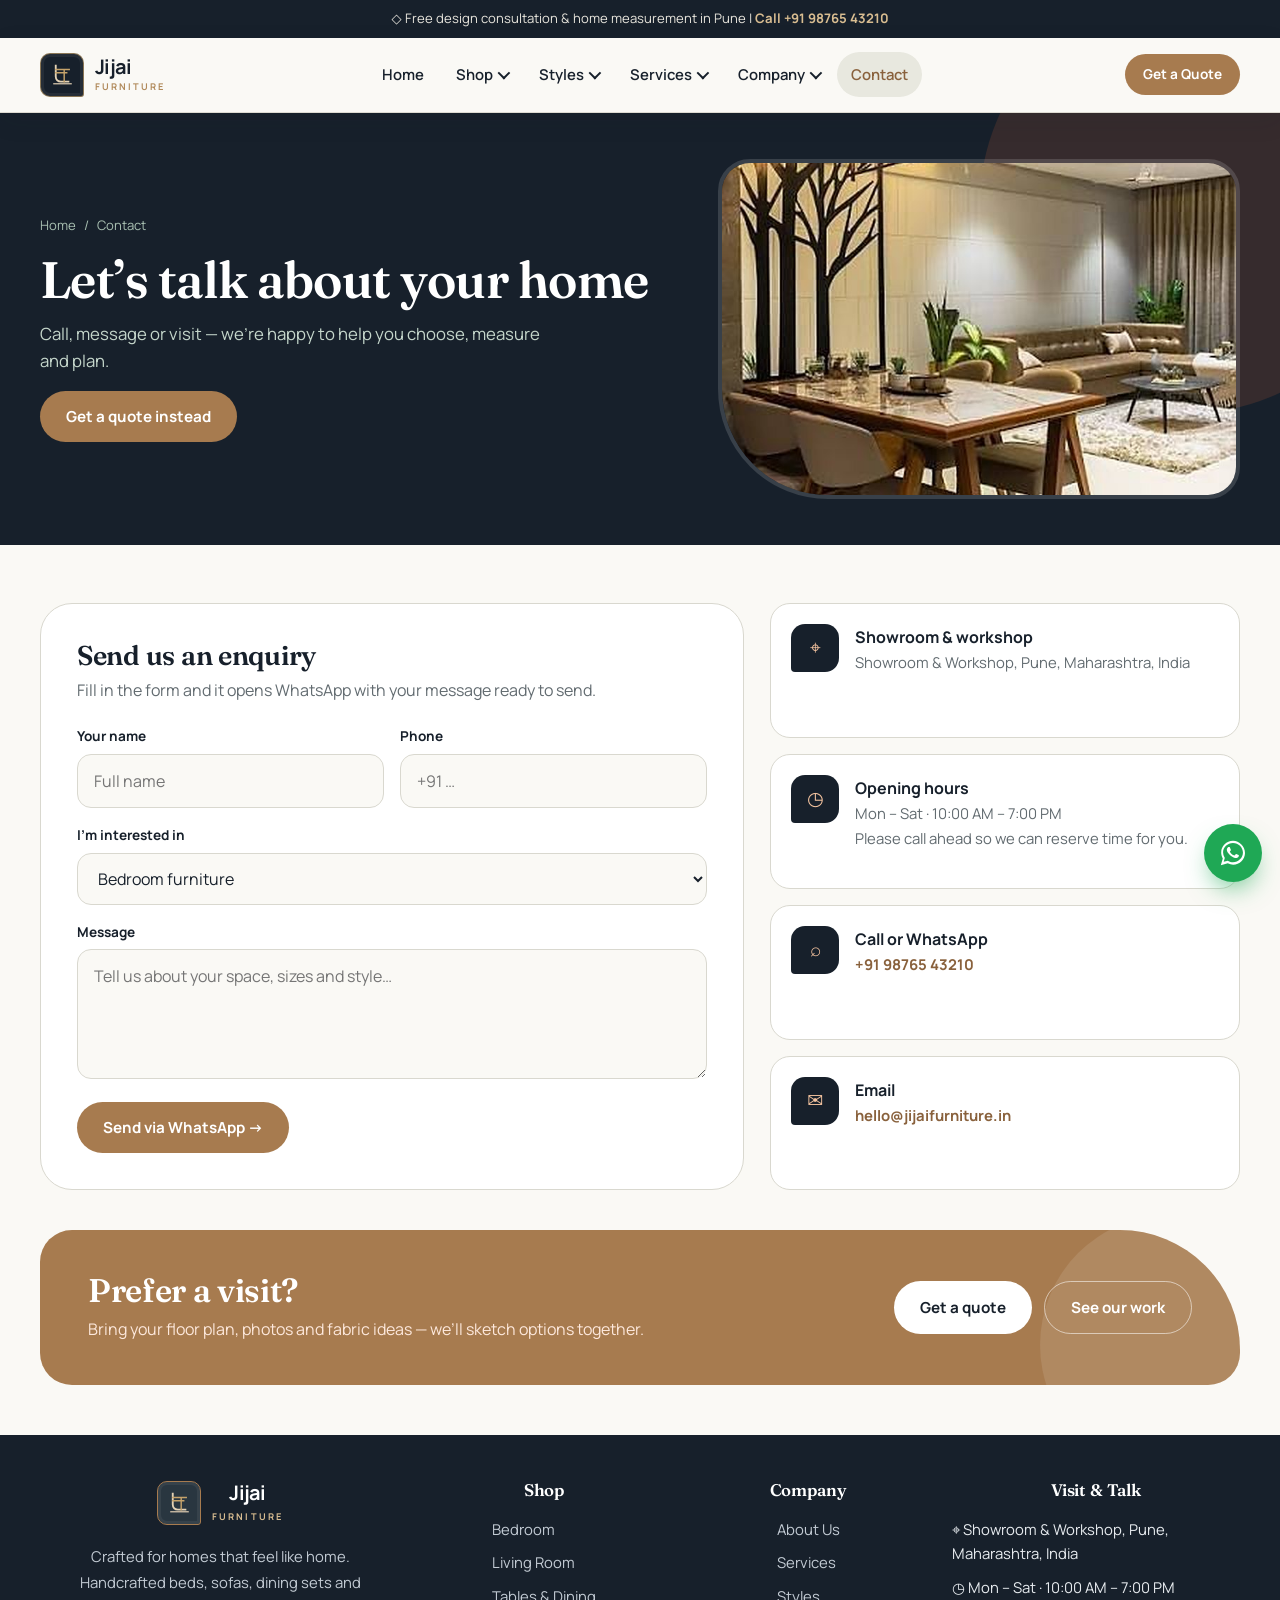
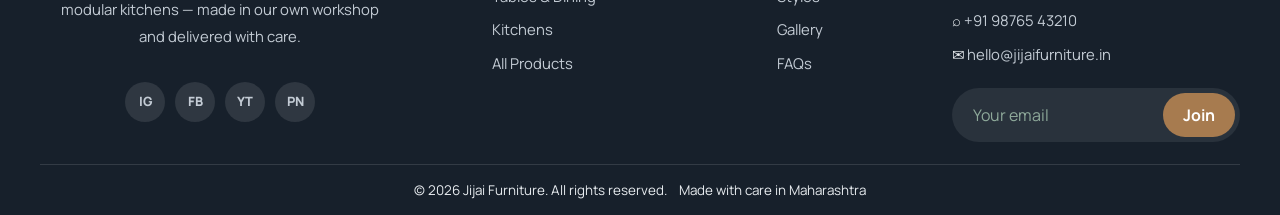
==== contact.html @ 3ae7894d "It is a Multipages Furniture Website" ====
<!doctype html>
<html lang="en">
<head>
<meta charset="utf-8">
<meta name="viewport" content="width=device-width,initial-scale=1">
<title>Contact – Jijai Furniture</title>
<meta name="description" content="Contact Jijai Furniture – visit, call, WhatsApp or email.">
<link rel="preconnect" href="https://fonts.googleapis.com"><link rel="preconnect" href="https://fonts.gstatic.com" crossorigin>
<link href="https://fonts.googleapis.com/css2?family=Fraunces:ital,opsz,wght@0,9..144,500;0,9..144,600;0,9..144,700;1,9..144,500&family=Manrope:wght@400;500;600;700;800&display=swap" rel="stylesheet">
<link rel="icon" type="image/svg+xml" href="images/favicon.svg">
<link rel="stylesheet" href="css/style.css">
</head>
<body data-page="contact">
<div id="site-header"></div>
<main>
<section class="page-hero">
  <div class="container">
    <div>
      <div class="crumbs"><a href="index.html">Home</a> / <span>Contact</span></div>
      <h1>Let’s talk about your home</h1>
      <p>Call, message or visit — we’re happy to help you choose, measure and plan.</p>
      <a class="btn btn-primary" href="quote.html">Get a quote instead</a>
    </div>
    <div class="ph-img"><img src="images/dining-walnut-set.jpg" alt="Contact"></div>
  </div>
</section>
<section class="section"><div class="container"><div class="contact-grid">
  <div class="card reveal"><h2 style="font-size:1.7rem;margin-bottom:6px">Send us an enquiry</h2><p style="margin-bottom:22px">Fill in the form and it opens WhatsApp with your message ready to send.</p>
    <form id="contact-form" class="form-grid">
      <div><label for="n">Your name</label><input id="n" name="name" required placeholder="Full name"></div>
      <div><label for="p">Phone</label><input id="p" name="phone" type="tel" required placeholder="+91 …"></div>
      <div class="full"><label for="t">I’m interested in</label><select id="t" name="topic"><option>Bedroom furniture</option><option>Living room / sofa</option><option>Dining &amp; tables</option><option>Modular kitchen</option><option>Custom / other</option></select></div>
      <div class="full"><label for="m">Message</label><textarea id="m" name="message" required placeholder="Tell us about your space, sizes and style…"></textarea></div>
      <div class="full"><button class="btn btn-primary" type="submit">Send via WhatsApp →</button></div>
    </form></div>
  <div class="info-stack">
    <div class="info reveal"><div class="ic">⌖</div><div><b>Showroom &amp; workshop</b><p id="c-addr"></p></div></div>
    <div class="info reveal"><div class="ic">◷</div><div><b>Opening hours</b><p id="c-hrs"></p><p>Please call ahead so we can reserve time for you.</p></div></div>
    <div class="info reveal"><div class="ic">⌕</div><div><b>Call or WhatsApp</b><p><a id="c-tel" href="#"></a></p></div></div>
    <div class="info reveal"><div class="ic">✉</div><div><b>Email</b><p><a id="c-mail" href="#"></a></p></div></div>
  </div></div></div></section>
<div class="container cta-wrap">
  <div class="cta reveal">
    <div><h2>Prefer a visit?</h2><p>Bring your floor plan, photos and fabric ideas — we’ll sketch options together.</p></div>
    <div class="acts"><a class="btn btn-light" href="quote.html">Get a quote</a><a class="btn btn-ghost-light" href="gallery.html">See our work</a></div>
  </div>
</div>
</main>
<div id="site-footer"></div>
<script src="js/data.js"></script>
<script src="js/layout.js"></script>
<script src="js/main.js"></script>
</body>
</html>
---- css/style.css ----
/* ==========================================================
   Jijai Furniture – theme: Forest Green + Terracotta
   ========================================================== */
:root{
  --forest:#17382b; --forest-2:#235240; --moss:#3f7358; --sage:#dfeadf; --mist:#f1f5ef;
  --terra:#c4623a; --terra-d:#a94d2a; --blush:#f7e3d6; --gold:#d9a441;
  --ink:#14221b; --muted:#5b6a62; --line:#d9e2da; --paper:#fbfbf7; --white:#fff;
  --r-sm:12px; --r-md:20px; --r-lg:32px;
  --shadow:0 10px 30px -12px rgba(23,56,43,.28);
  --shadow-lg:0 30px 60px -25px rgba(23,56,43,.45);
  --serif:'Fraunces',Georgia,'Times New Roman',serif;
  --sans:'Manrope',system-ui,-apple-system,'Segoe UI',Roboto,sans-serif;
}
*{box-sizing:border-box;margin:0;padding:0}
html{scroll-behavior:smooth;-webkit-text-size-adjust:100%}
body{font-family:var(--sans);color:var(--ink);background:var(--paper);line-height:1.65;font-size:16px;overflow-x:hidden}
img{max-width:100%;display:block}
a{color:inherit;text-decoration:none}
button{font:inherit;cursor:pointer;border:0;background:none;color:inherit}
ul{list-style:none}
h1,h2,h3,h4{font-family:var(--serif);font-weight:600;line-height:1.15;color:var(--forest);letter-spacing:-.01em}
h1{font-size:clamp(2.2rem,5vw,3.9rem)}
h2{font-size:clamp(1.8rem,3.4vw,2.7rem)}
h3{font-size:1.25rem}
p{color:var(--muted)}
.container{width:min(1200px,100% - 40px);margin-inline:auto}
.section{padding:clamp(54px,8vw,96px) 0}
.section.tint{background:var(--mist)}
.section.dark{background:var(--forest);color:#e7efe9}
.section.dark h2,.section.dark h3{color:#fff}
.section.dark p{color:#bfd1c6}
.eyebrow{display:inline-flex;align-items:center;gap:10px;font-size:.78rem;font-weight:700;letter-spacing:.16em;text-transform:uppercase;color:var(--terra);margin-bottom:14px}
.eyebrow::before{content:"";width:28px;height:2px;background:currentColor;border-radius:2px}
.dark .eyebrow{color:#f0b48f}
.sec-head{max-width:640px;margin-bottom:42px}
.sec-head.center{margin-inline:auto;text-align:center}
.sec-head.center .eyebrow{justify-content:center}
.sec-head p{margin-top:12px}
.row-between{display:flex;justify-content:space-between;align-items:end;gap:20px;flex-wrap:wrap;margin-bottom:34px}
.row-between .sec-head{margin-bottom:0}

/* buttons */
.btn{display:inline-flex;align-items:center;justify-content:center;gap:8px;padding:13px 26px;border-radius:999px;font-weight:700;font-size:.95rem;transition:.25s;white-space:nowrap}
.btn-primary{background:var(--terra);color:#fff}
.btn-primary:hover{background:var(--terra-d);transform:translateY(-2px);box-shadow:0 12px 24px -10px rgba(196,98,58,.7)}
.btn-dark{background:var(--forest);color:#fff}
.btn-dark:hover{background:var(--forest-2);transform:translateY(-2px)}
.btn-ghost{border:1.5px solid var(--forest);color:var(--forest)}
.btn-ghost:hover{background:var(--forest);color:#fff}
.btn-light{background:#fff;color:var(--forest)}
.btn-light:hover{background:var(--blush)}
.btn-ghost-light{border:1.5px solid rgba(255,255,255,.55);color:#fff}
.btn-ghost-light:hover{background:#fff;color:var(--forest)}
.btn-sm{padding:9px 18px;font-size:.85rem}
.btn-wa{background:#1fa855;color:#fff}.btn-wa:hover{background:#17924a}
.link-arrow{font-weight:700;color:var(--terra);display:inline-flex;gap:6px;align-items:center}
.link-arrow:hover{gap:10px}
.link-arrow{transition:.2s}

/* ---------- header ---------- */
.announce{background:var(--forest);color:#d7e5dc;font-size:.82rem;text-align:center;padding:8px 16px}
.announce b{color:#f4c39f}
.site-header{position:sticky;top:0;z-index:60;background:rgba(251,251,247,.92);backdrop-filter:blur(12px);border-bottom:1px solid var(--line)}
.nav{display:flex;align-items:center;justify-content:space-between;height:74px;gap:20px}
.logo{display:flex;align-items:center;gap:11px;font-family:var(--serif);font-weight:700;font-size:1.35rem;color:var(--forest)}
.logo-mark{width:42px;height:42px;border-radius:14px 14px 14px 4px;background:var(--forest);color:#f4c39f;display:grid;place-items:center;font-size:1.3rem}
.logo small{display:block;font-family:var(--sans);font-size:.62rem;letter-spacing:.24em;text-transform:uppercase;color:var(--terra);font-weight:700;margin-top:-4px}
.menu{display:flex;align-items:center;gap:4px}
.menu>li{position:relative}
.menu>li>a,.menu>li>button{display:flex;align-items:center;gap:5px;padding:10px 14px;border-radius:999px;font-weight:600;font-size:.93rem;color:var(--ink);transition:.2s}
.menu>li>a:hover,.menu>li>button:hover,.menu>li.active>a,.menu>li.active>button{background:var(--sage);color:var(--forest)}
.menu .caret{width:9px;height:9px;border-right:2px solid currentColor;border-bottom:2px solid currentColor;transform:rotate(45deg) translateY(-2px);transition:.2s}
.menu>li:hover .caret{transform:rotate(225deg)}
.dd{position:absolute;top:100%;left:50%;transform:translate(-50%,10px);min-width:270px;background:#fff;border:1px solid var(--line);border-radius:var(--r-md);padding:10px;box-shadow:var(--shadow-lg);opacity:0;visibility:hidden;transition:.22s}
.menu>li:hover>.dd,.menu>li:focus-within>.dd{opacity:1;visibility:visible;transform:translate(-50%,2px)}
.dd::before{content:"";position:absolute;top:-14px;left:0;right:0;height:14px}
.dd a{display:flex;gap:12px;align-items:center;padding:10px 12px;border-radius:14px;transition:.18s}
.dd a:hover{background:var(--mist)}
.dd .ico{width:38px;height:38px;border-radius:12px;background:var(--blush);display:grid;place-items:center;font-size:1.1rem;flex:none}
.dd b{display:block;font-size:.92rem;color:var(--forest);line-height:1.2}
.dd span.s{font-size:.78rem;color:var(--muted);line-height:1.2}
.dd.wide{min-width:540px;display:grid;grid-template-columns:1fr 1fr;gap:2px}
.nav-cta{display:flex;align-items:center;gap:10px}
.burger{display:none;width:44px;height:44px;border-radius:14px;background:var(--forest);position:relative}
.burger i{position:absolute;left:12px;right:12px;height:2px;background:#fff;border-radius:2px;transition:.25s}
.burger i:nth-child(1){top:15px}.burger i:nth-child(2){top:21px}.burger i:nth-child(3){top:27px}
.burger.open i:nth-child(1){top:21px;transform:rotate(45deg)}
.burger.open i:nth-child(2){opacity:0}
.burger.open i:nth-child(3){top:21px;transform:rotate(-45deg)}
.drawer{position:fixed;inset:0;z-index:80;visibility:hidden}
.drawer .scrim{position:absolute;inset:0;background:rgba(10,24,17,.55);opacity:0;transition:.3s}
.drawer .panel{position:absolute;top:0;right:0;bottom:0;width:min(380px,90vw);background:var(--paper);transform:translateX(100%);transition:.35s;padding:20px;overflow-y:auto}
.drawer.open{visibility:visible}.drawer.open .scrim{opacity:1}.drawer.open .panel{transform:none}
.drawer .top{display:flex;justify-content:space-between;align-items:center;margin-bottom:14px}
.drawer .close{width:42px;height:42px;border-radius:50%;background:var(--sage);font-size:1.3rem}
.acc-m>summary,.drawer .lnk{display:flex;justify-content:space-between;align-items:center;padding:14px 4px;border-bottom:1px solid var(--line);font-weight:700;color:var(--forest);cursor:pointer;list-style:none}
.acc-m>summary::-webkit-details-marker{display:none}
.acc-m>summary::after{content:"+";font-size:1.3rem;color:var(--terra)}
.acc-m[open]>summary::after{content:"–"}
.acc-m div{padding:6px 0 10px 12px;display:grid}
.acc-m div a{padding:9px 6px;color:var(--muted);font-weight:600;font-size:.94rem}
.drawer .btn{width:100%;margin-top:18px}

/* ---------- home hero ---------- */
.hero{position:relative;padding:clamp(34px,5vw,64px) 0 clamp(50px,7vw,90px);overflow:hidden;background:
  radial-gradient(circle at 85% 20%,var(--blush) 0,transparent 42%),radial-gradient(circle at 5% 90%,var(--sage) 0,transparent 40%),var(--paper)}
.hero-grid{display:grid;grid-template-columns:1.05fr .95fr;gap:clamp(28px,5vw,70px);align-items:center}
.hero h1 em{font-style:italic;color:var(--terra)}
.hero p.lead{font-size:1.1rem;margin:20px 0 28px;max-width:520px}
.hero-actions{display:flex;gap:12px;flex-wrap:wrap}
.hero-trust{display:flex;gap:26px;margin-top:34px;flex-wrap:wrap}
.hero-trust div b{display:block;font-family:var(--serif);font-size:1.7rem;color:var(--forest);line-height:1}
.hero-trust div span{font-size:.82rem;color:var(--muted)}
.hero-art{position:relative;min-height:520px}
.hero-art .arch{position:absolute;right:0;top:0;width:78%;height:100%;border-radius:999px 999px 28px 28px;overflow:hidden;box-shadow:var(--shadow-lg)}
.hero-art .arch img,.hero-art .float img{width:100%;height:100%;object-fit:cover}
.hero-art .float{position:absolute;border-radius:24px;overflow:hidden;border:6px solid var(--paper);box-shadow:var(--shadow)}
.hero-art .f1{left:0;bottom:44px;width:42%;aspect-ratio:1}
.hero-art .f2{left:10%;top:28px;width:30%;aspect-ratio:1;border-radius:50%}
.hero-art .badge{position:absolute;right:-6px;bottom:30px;background:var(--forest);color:#fff;border-radius:22px;padding:14px 18px;box-shadow:var(--shadow);max-width:210px}
.hero-art .badge b{font-family:var(--serif);font-size:1.5rem;color:#f4c39f;display:block;line-height:1}
.hero-art .badge span{font-size:.8rem;color:#cfe0d5}

/* ---------- inner page hero ---------- */
.page-hero{background:var(--forest);color:#fff;position:relative;overflow:hidden}
.page-hero::before{content:"";position:absolute;right:-120px;top:-120px;width:420px;height:420px;border-radius:50%;background:rgba(196,98,58,.18)}
.page-hero .container{display:grid;grid-template-columns:1.1fr .9fr;gap:40px;align-items:center;position:relative;padding-block:clamp(40px,6vw,72px)}
.page-hero h1{color:#fff;font-size:clamp(2rem,4.2vw,3.2rem)}
.page-hero p{color:#c5d6cb;margin-top:14px;max-width:520px;font-size:1.05rem}
.crumbs{display:flex;gap:8px;font-size:.82rem;color:#a9c0b2;margin-bottom:14px;flex-wrap:wrap}
.crumbs a:hover{color:#fff}
.page-hero .ph-img{height:clamp(240px,30vw,340px);border-radius:var(--r-lg) var(--r-lg) var(--r-lg) 110px;overflow:hidden;border:4px solid rgba(255,255,255,.14)}
.page-hero .ph-img img{width:100%;height:100%;object-fit:cover}
.page-hero .btn{margin-top:22px}

/* ---------- category arches ---------- */
.cat-grid{display:grid;grid-template-columns:repeat(4,1fr);gap:22px}
.cat{position:relative;display:block;aspect-ratio:3/4.1;border-radius:999px 999px 26px 26px;overflow:hidden;box-shadow:var(--shadow);isolation:isolate}
.cat img{position:absolute;inset:0;width:100%;height:100%;object-fit:cover;transition:transform .7s;z-index:-1}
.cat::after{content:"";position:absolute;inset:0;background:linear-gradient(to top,rgba(14,34,25,.85),transparent 55%);z-index:-1}
.cat:hover img{transform:scale(1.08)}
.cat .t{position:absolute;left:0;right:0;bottom:0;padding:22px 20px;color:#fff;text-align:center}
.cat .t b{font-family:var(--serif);font-size:1.3rem;display:block}
.cat .t span{font-size:.8rem;color:#f4c39f;letter-spacing:.08em;text-transform:uppercase;font-weight:700}

/* ---------- product cards ---------- */
.pgrid{display:grid;grid-template-columns:repeat(4,1fr);gap:24px}
.pgrid.three{grid-template-columns:repeat(3,1fr)}
.pcard{background:#fff;border:1px solid var(--line);border-radius:var(--r-lg) var(--r-lg) var(--r-md) var(--r-md);overflow:hidden;display:flex;flex-direction:column;transition:.3s;position:relative}
.pcard:hover{transform:translateY(-6px);box-shadow:var(--shadow-lg);border-color:transparent}
.pcard .im{aspect-ratio:4/4.3;overflow:hidden;position:relative;margin:10px;border-radius:calc(var(--r-lg) - 8px) calc(var(--r-lg) - 8px) 14px 14px;background:var(--sage)}
.pcard .im img{width:100%;height:100%;object-fit:cover;transition:transform .6s}
.pcard:hover .im img{transform:scale(1.07)}
.pcard .tag{position:absolute;left:10px;top:10px;background:rgba(255,255,255,.94);color:var(--forest);font-size:.7rem;font-weight:800;letter-spacing:.08em;text-transform:uppercase;padding:5px 11px;border-radius:999px}
.pcard .qv{position:absolute;right:10px;bottom:10px;background:var(--forest);color:#fff;width:42px;height:42px;border-radius:50%;display:grid;place-items:center;opacity:0;transform:translateY(8px);transition:.25s;font-size:1.05rem}
.pcard:hover .qv,.pcard .qv:focus{opacity:1;transform:none}
.pcard .bd{padding:6px 18px 20px}
.pcard h3{font-size:1.08rem;margin-bottom:4px}
.pcard .meta{font-size:.82rem;color:var(--muted)}
.pcard .foot{display:flex;justify-content:space-between;align-items:center;margin-top:12px;gap:8px}
.pcard .mat{font-size:.78rem;font-weight:700;color:var(--terra)}
@media(hover:none){.pcard .qv{opacity:1;transform:none}}

/* horizontal scroller */
.hscroll{display:flex;gap:22px;overflow-x:auto;scroll-snap-type:x mandatory;padding:6px 4px 26px;scrollbar-width:thin;scrollbar-color:var(--moss) transparent}
.hscroll>*{flex:0 0 min(300px,78vw);scroll-snap-align:start}
.hscroll::-webkit-scrollbar{height:8px}.hscroll::-webkit-scrollbar-thumb{background:var(--moss);border-radius:8px}
.arrows{display:flex;gap:10px}
.arrows button{width:46px;height:46px;border-radius:50%;border:1.5px solid var(--forest);color:var(--forest);font-size:1.1rem;transition:.2s}
.arrows button:hover{background:var(--forest);color:#fff}

/* filters */
.filters{display:flex;gap:10px;flex-wrap:wrap;align-items:center;margin-bottom:30px}
.chip{padding:9px 18px;border-radius:999px;border:1.5px solid var(--line);background:#fff;font-weight:700;font-size:.88rem;color:var(--forest);transition:.2s}
.chip:hover{border-color:var(--forest)}
.chip.on{background:var(--forest);border-color:var(--forest);color:#fff}
.search{margin-left:auto;position:relative;min-width:230px}
.search input{width:100%;padding:11px 18px 11px 42px;border-radius:999px;border:1.5px solid var(--line);font:inherit;background:#fff}
.search input:focus{outline:2px solid var(--moss);border-color:transparent}
.search::before{content:"⌕";position:absolute;left:16px;top:50%;transform:translateY(-52%);font-size:1.2rem;color:var(--muted)}
.empty{text-align:center;padding:50px 0;display:none}

/* ---------- split / feature ---------- */
.split{display:grid;grid-template-columns:1fr 1fr;gap:clamp(28px,5vw,72px);align-items:center}
.split.rev .s-img{order:2}
.s-img{position:relative}
.s-img .main{border-radius:var(--r-lg) 140px var(--r-lg) var(--r-lg);overflow:hidden;aspect-ratio:5/5.2;box-shadow:var(--shadow-lg)}
.s-img.leaf .main{border-radius:140px var(--r-lg) var(--r-lg) var(--r-lg)}
.s-img .main img{width:100%;height:100%;object-fit:cover}
.s-img .mini{position:absolute;right:-18px;bottom:-24px;width:42%;aspect-ratio:1;border-radius:50%;overflow:hidden;border:6px solid var(--paper);box-shadow:var(--shadow)}
.section.tint .s-img .mini{border-color:var(--mist)}
.s-img .mini img{width:100%;height:100%;object-fit:cover}
.s-txt h2{margin-bottom:16px}
.s-txt>p{margin-bottom:14px}
.ticks{display:grid;gap:12px;margin:22px 0 28px}
.ticks li{display:flex;gap:12px;color:var(--ink);font-weight:600;font-size:.97rem}
.ticks li::before{content:"✓";flex:none;width:24px;height:24px;border-radius:50%;background:var(--terra);color:#fff;display:grid;place-items:center;font-size:.8rem;margin-top:1px}

/* stats */
.stats{display:grid;grid-template-columns:repeat(4,1fr);gap:20px}
.stat{text-align:center;padding:26px 14px;border-radius:var(--r-md);background:rgba(255,255,255,.06);border:1px solid rgba(255,255,255,.12)}
.stat b{font-family:var(--serif);font-size:clamp(2rem,4vw,2.9rem);color:#f4c39f;display:block;line-height:1.1}
.stat span{color:#c3d5c9;font-size:.9rem}

/* style tiles */
.style-grid{display:grid;grid-template-columns:1.4fr 1fr 1fr;grid-template-rows:260px 260px;gap:20px}
.style-tile{position:relative;border-radius:var(--r-lg);overflow:hidden;isolation:isolate;color:#fff;display:block}
.style-tile:nth-child(1){grid-row:span 2;border-radius:var(--r-lg) 120px var(--r-lg) var(--r-lg)}
.style-tile:nth-child(4){grid-column:span 2;border-radius:var(--r-lg) var(--r-lg) 120px var(--r-lg)}
.style-tile img{position:absolute;inset:0;width:100%;height:100%;object-fit:cover;z-index:-2;transition:transform .7s}
.style-tile::after{content:"";position:absolute;inset:0;z-index:-1;background:linear-gradient(to top,rgba(14,34,25,.88),rgba(14,34,25,.05) 60%)}
.style-tile:hover img{transform:scale(1.07)}
.style-tile .t{position:absolute;left:0;right:0;bottom:0;padding:24px}
.style-tile h3{color:#fff;font-size:1.4rem}
.style-tile p{color:#d5e3da;font-size:.88rem;margin-top:4px}

/* process */
.steps{display:grid;grid-template-columns:repeat(4,1fr);gap:26px;counter-reset:s;position:relative}
.step{position:relative;padding-top:6px}
.step .n{width:62px;height:62px;border-radius:50%;background:var(--terra);color:#fff;font-family:var(--serif);font-size:1.5rem;display:grid;place-items:center;margin-bottom:18px;box-shadow:0 0 0 8px rgba(196,98,58,.18)}
.step:not(:last-child)::after{content:"";position:absolute;top:37px;left:78px;right:-12px;border-top:2px dashed rgba(255,255,255,.28)}
.step h3{margin-bottom:8px}
.light .step:not(:last-child)::after{border-color:var(--line)}

/* testimonial */
.tgrid{display:grid;grid-template-columns:repeat(3,1fr);gap:22px}
.tcard{background:#fff;border:1px solid var(--line);border-radius:var(--r-lg) var(--r-lg) var(--r-lg) 6px;padding:28px;position:relative}
.tcard::before{content:"“";position:absolute;right:22px;top:6px;font-family:var(--serif);font-size:5rem;color:var(--blush);line-height:1}
.tcard .stars{color:var(--gold);letter-spacing:3px;margin-bottom:10px}
.tcard p{color:var(--ink);margin-bottom:18px;position:relative}
.tcard .who{display:flex;gap:12px;align-items:center}
.tcard .av{width:44px;height:44px;border-radius:50%;background:var(--forest);color:#f4c39f;display:grid;place-items:center;font-weight:800}
.tcard .who b{display:block;color:var(--forest);line-height:1.2}
.tcard .who span{font-size:.8rem;color:var(--muted)}

/* service cards */
.svc-grid{display:grid;grid-template-columns:repeat(3,1fr);gap:24px}
.svc{background:#fff;border:1px solid var(--line);border-radius:var(--r-lg);overflow:hidden;transition:.3s;scroll-margin-top:100px}
.svc:hover{box-shadow:var(--shadow-lg);transform:translateY(-5px)}
.svc .im{height:220px;overflow:hidden}
.svc .im img{width:100%;height:100%;object-fit:cover;transition:transform .6s}
.svc:hover .im img{transform:scale(1.06)}
.svc .bd{padding:24px 24px 28px}
.svc .ic{width:50px;height:50px;border-radius:16px 16px 16px 4px;background:var(--blush);display:grid;place-items:center;font-size:1.4rem;margin:-50px 0 14px;position:relative;border:4px solid #fff}
.svc h3{margin-bottom:8px}
.svc ul{margin-top:12px;display:grid;gap:6px}
.svc li{font-size:.9rem;color:var(--muted);padding-left:20px;position:relative}
.svc li::before{content:"";position:absolute;left:0;top:.6em;width:8px;height:8px;border-radius:50%;background:var(--terra)}

/* who we serve */
.pill-grid{display:grid;grid-template-columns:repeat(4,1fr);gap:16px}
.pill{padding:22px 18px;border-radius:var(--r-md);background:#fff;border:1px solid var(--line);text-align:center;transition:.25s}
.pill:hover{background:var(--forest);color:#fff;transform:translateY(-4px)}
.pill:hover b,.pill:hover p{color:#fff}
.pill .e{font-size:1.8rem;display:block;margin-bottom:8px}
.pill b{color:var(--forest);font-family:var(--serif);font-size:1.05rem}
.pill p{font-size:.84rem;margin-top:4px}

/* gallery bento */
.bento{display:grid;grid-template-columns:repeat(4,1fr);grid-auto-rows:200px;gap:16px}
.bento a{position:relative;overflow:hidden;border-radius:var(--r-md);display:block;background:var(--sage);cursor:zoom-in}
.bento a:nth-child(5n+1){grid-row:span 2}
.bento a:nth-child(7n+3){grid-column:span 2}
.bento a:nth-child(4n+2){border-radius:var(--r-md) 70px var(--r-md) var(--r-md)}
.bento a:nth-child(6n+4){border-radius:var(--r-md) var(--r-md) 70px var(--r-md)}
.bento img{width:100%;height:100%;object-fit:cover;transition:transform .6s}
.bento a:hover img{transform:scale(1.08)}
.bento a::after{content:attr(data-cap);position:absolute;left:0;right:0;bottom:0;padding:26px 14px 12px;color:#fff;font-size:.85rem;font-weight:700;background:linear-gradient(to top,rgba(14,34,25,.8),transparent);opacity:0;transition:.3s}
.bento a:hover::after{opacity:1}

/* Lightbox and quick-view overlay */
.overlay{position:fixed;inset:0;z-index:10000;background:rgba(10,24,17,.76);display:none;align-items:center;justify-content:center;padding:20px;overflow:hidden}
.overlay.open{display:flex}
.lb{z-index:10001}
.lb img{display:block;max-width:min(900px,90vw);max-height:82vh;width:auto;height:auto;object-fit:contain;border-radius:14px}
.lb .x,.modal .x{position:absolute;top:12px;right:12px;float:none;margin:0;width:36px;height:36px;display:grid;place-items:center;border-radius:50%;background:#fff;font-size:1.2rem;color:var(--forest);z-index:5;box-shadow:0 4px 14px rgba(0,0,0,.15)}
.modal{background:#fff;border-radius:22px;width:min(760px,calc(100vw - 40px));height:min(520px,calc(100dvh - 40px));max-height:calc(100dvh - 40px);overflow:hidden;display:grid;grid-template-columns:minmax(0,.9fr) minmax(0,1.1fr);position:relative;align-items:stretch;box-shadow:0 24px 80px rgba(0,0,0,.28)}
.modal .mi{background:var(--sage);min-width:0;min-height:0;overflow:hidden}
.modal .mi img{display:block;width:100%;height:100%;object-fit:cover;object-position:center}
.modal .mb{padding:28px 26px 22px;min-width:0;min-height:0;overflow:hidden;display:flex;flex-direction:column;justify-content:center;gap:0}
.modal .mb .tag{align-self:flex-start;display:inline-block;background:var(--blush);color:var(--terra-d);font-size:.68rem;font-weight:800;letter-spacing:.08em;text-transform:uppercase;padding:5px 10px;border-radius:999px;margin-bottom:10px}
.modal .mb h3{font-size:clamp(1.25rem,2vw,1.6rem);line-height:1.18;margin:0 34px 8px 0}
.modal .mb p{font-size:.84rem;line-height:1.45;margin:0 0 8px;display:-webkit-box;-webkit-line-clamp:3;-webkit-box-orient:vertical;overflow:hidden}
.modal dl{margin:7px 0;display:grid;gap:0}
.modal dl div{display:flex;justify-content:space-between;align-items:flex-start;gap:10px;padding:5px 0;border-bottom:1px dashed var(--line);font-size:.78rem;line-height:1.25}
.modal dt{color:var(--muted);flex:0 0 42%}.modal dd{font-weight:700;color:var(--forest);text-align:right;min-width:0;overflow-wrap:anywhere}
.modal .acts{display:flex;gap:8px;flex-wrap:wrap;margin-top:10px}.modal .acts .btn{padding:9px 12px;font-size:.78rem;white-space:nowrap}
/* FAQ */
.faq{display:grid;gap:12px}
.faq details{background:#fff;border:1px solid var(--line);border-radius:var(--r-md);padding:0 22px;transition:.2s}
.faq details[open]{border-color:var(--moss);box-shadow:var(--shadow)}
.faq summary{list-style:none;cursor:pointer;padding:18px 0;font-weight:700;color:var(--forest);display:flex;justify-content:space-between;gap:14px;align-items:center}
.faq summary::-webkit-details-marker{display:none}
.faq summary::after{content:"+";width:30px;height:30px;border-radius:50%;background:var(--blush);color:var(--terra-d);display:grid;place-items:center;flex:none;font-size:1.2rem}
.faq details[open] summary::after{content:"–";background:var(--terra);color:#fff}
.faq details p{padding-bottom:18px}

/* forms */
.card{background:#fff;border:1px solid var(--line);border-radius:var(--r-lg);padding:clamp(22px,3vw,36px)}
.form-grid{display:grid;grid-template-columns:1fr 1fr;gap:16px}
.form-grid .full{grid-column:1/-1}
label{font-size:.85rem;font-weight:700;color:var(--forest);display:block;margin-bottom:6px}
input,select,textarea{width:100%;padding:13px 16px;border:1.5px solid var(--line);border-radius:14px;font:inherit;background:var(--paper);color:var(--ink);transition:.2s}
input:focus,select:focus,textarea:focus{outline:none;border-color:var(--moss);box-shadow:0 0 0 4px rgba(63,115,88,.15);background:#fff}
textarea{min-height:130px;resize:vertical}
.contact-grid{display:grid;grid-template-columns:1.2fr .8fr;gap:26px;align-items:stretch}
.info-stack{display:grid;gap:16px;grid-auto-rows:1fr}
.info{display:flex;gap:16px;align-items:flex-start;background:#fff;border:1px solid var(--line);border-radius:var(--r-md);padding:20px}
.info .ic{width:48px;height:48px;border-radius:14px 14px 14px 4px;background:var(--forest);color:#f4c39f;display:grid;place-items:center;font-size:1.2rem;flex:none}
.info b{color:var(--forest);display:block}
.info p,.info a{font-size:.93rem}
.info a{color:var(--terra-d);font-weight:700}

/* quote wizard */
.wiz{max-width:860px;margin-inline:auto}
.progress{display:flex;gap:8px;margin-bottom:30px}
.progress i{flex:1;height:6px;border-radius:6px;background:var(--line);transition:.3s}
.progress i.on{background:var(--terra)}
.wiz-step{display:none}.wiz-step.on{display:block;animation:fade .35s}
@keyframes fade{from{opacity:0;transform:translateY(8px)}to{opacity:1;transform:none}}
.opts{display:grid;grid-template-columns:repeat(3,1fr);gap:14px;margin:18px 0 8px}
.opt{border:2px solid var(--line);background:#fff;border-radius:var(--r-md);padding:18px 14px;text-align:center;font-weight:700;color:var(--forest);transition:.2s}
.opt .e{font-size:1.8rem;display:block;margin-bottom:6px}
.opt small{display:block;font-weight:500;color:var(--muted);font-size:.78rem}
.opt:hover{border-color:var(--moss)}
.opt.on{border-color:var(--terra);background:var(--blush)}
.wiz-nav{display:flex;justify-content:space-between;margin-top:28px;gap:12px}
.summary{background:var(--mist);border-radius:var(--r-md);padding:20px;margin:18px 0;display:grid;gap:8px}
.summary div{display:flex;justify-content:space-between;gap:12px;font-size:.95rem;border-bottom:1px dashed var(--line);padding-bottom:8px}
.summary dt{color:var(--muted)}.summary dd{font-weight:700;color:var(--forest);text-align:right}

/* CTA band */
.cta{background:var(--terra);border-radius:var(--r-lg) 120px var(--r-lg) var(--r-lg);padding:clamp(34px,5vw,60px);display:grid;grid-template-columns:1.3fr auto;gap:24px;align-items:center;color:#fff;position:relative;overflow:hidden}
.cta::after{content:"";position:absolute;right:-60px;bottom:-90px;width:260px;height:260px;border-radius:50%;background:rgba(255,255,255,.1)}
.cta h2{color:#fff}.cta p{color:#fde8dc;margin-top:8px}
.cta .acts{display:flex;gap:12px;flex-wrap:wrap;position:relative;z-index:1}
.cta-wrap{padding-bottom:clamp(50px,7vw,90px)}

/* footer */
.footer{background:var(--forest);color:#bcd0c3;padding-top:clamp(46px,6vw,70px)}
.f-grid{display:grid;grid-template-columns:1.5fr 1fr 1fr 1.2fr;gap:36px;padding-bottom:40px}
.footer .logo{color:#fff}.footer .logo-mark{background:var(--terra);color:#fff}
.footer h4{color:#fff;font-size:1.05rem;margin-bottom:16px}
.footer li{margin-bottom:9px;font-size:.93rem}
.footer a:hover{color:#f4c39f}
.footer p{color:#bcd0c3;font-size:.93rem;margin-top:14px}
.f-news{display:flex;margin-top:12px;background:rgba(255,255,255,.08);border-radius:999px;padding:5px}
.f-news input{background:transparent;border:0;color:#fff;padding:9px 16px;border-radius:999px}
.f-news input::placeholder{color:#8ea99a}
.f-news input:focus{box-shadow:none;background:transparent}
.f-news button{background:var(--terra);color:#fff;border-radius:999px;padding:0 20px;font-weight:700}
.f-bottom{border-top:1px solid rgba(255,255,255,.12);padding:18px 0;display:flex;justify-content:space-between;flex-wrap:wrap;gap:10px;font-size:.84rem}
.socials{display:flex;gap:10px;margin-top:16px}
.socials a{width:40px;height:40px;border-radius:50%;background:rgba(255,255,255,.1);display:grid;place-items:center;font-weight:800;font-size:.8rem;transition:.2s}
.socials a:hover{background:var(--terra);color:#fff}
.wa-float{position:fixed;right:18px;bottom:18px;z-index:70;width:58px;height:58px;border-radius:50%;background:#1fa855;color:#fff;display:grid;place-items:center;box-shadow:0 12px 26px -8px rgba(31,168,85,.7);transition:.25s}
.wa-float:hover{transform:scale(1.08)}
.wa-float svg{width:30px;height:30px;fill:#fff}
.toast{position:fixed;left:50%;bottom:26px;transform:translate(-50%,30px);background:var(--forest);color:#fff;padding:14px 22px;border-radius:999px;z-index:120;opacity:0;transition:.3s;font-weight:600}
.toast.show{opacity:1;transform:translate(-50%,0)}

/* reveal */
.js .reveal{opacity:0;transform:translateY(24px);transition:opacity .7s,transform .7s}
.js .reveal.in{opacity:1;transform:none}
@media(prefers-reduced-motion:reduce){.js .reveal{opacity:1;transform:none;transition:none}html{scroll-behavior:auto}}

/* ---------- responsive ---------- */
@media(max-width:1024px){
  .menu,.nav-cta .hide-m{display:none}
  .burger{display:block}
  .pgrid{grid-template-columns:repeat(3,1fr)}
  .cat-grid{grid-template-columns:repeat(2,1fr)}
  .f-grid{grid-template-columns:1fr 1fr}
  .steps{grid-template-columns:repeat(2,1fr)}
  .step:not(:last-child)::after{display:none}
  .svc-grid,.tgrid{grid-template-columns:repeat(2,1fr)}
  .pill-grid{grid-template-columns:repeat(2,1fr)}
  .bento{grid-template-columns:repeat(3,1fr)}
}
@media(max-width:820px){
  .hero-grid,.split,.page-hero .container,.contact-grid,.cta{grid-template-columns:1fr}
  .split.rev .s-img{order:0}
  .hero-art{min-height:440px;max-width:480px;margin-inline:auto;width:100%}
  .page-hero .ph-img{order:-1;height:220px;border-radius:var(--r-lg) var(--r-lg) var(--r-lg) 70px}
  .pgrid,.pgrid.three{grid-template-columns:repeat(2,1fr);gap:14px}
  .style-grid{grid-template-columns:1fr 1fr;grid-template-rows:auto}
  .style-tile,.style-tile:nth-child(1),.style-tile:nth-child(4){grid-row:auto;grid-column:auto;height:240px;border-radius:var(--r-lg)}
  .style-tile:nth-child(1){grid-column:span 2;height:300px}
  .stats{grid-template-columns:repeat(2,1fr)}
  .s-img .mini{right:8px}
  .cta{border-radius:var(--r-lg)}
}
@media(max-width:600px){
  body{font-size:15px}
  .container{width:calc(100% - 32px)}
  .svc-grid,.tgrid,.form-grid,.opts{grid-template-columns:1fr}
  .opts{grid-template-columns:1fr 1fr}
  .pill-grid{grid-template-columns:1fr 1fr}
  .cat-grid{gap:12px}
  .bento{grid-template-columns:repeat(2,1fr);grid-auto-rows:150px}
  .bento a:nth-child(7n+3){grid-column:auto}
  .f-grid{grid-template-columns:1fr}
  .search{margin-left:0;width:100%}
  .logo small{display:none}
  .pcard .bd{padding:4px 12px 16px}
  .pcard .foot .btn{padding:8px 14px}
  .hero-art .badge{right:0}
  .nav-cta .btn-sm{padding:9px 14px}
}


/* Jijai final design system — canonical shared styles (single definition) */
:root{
  --forest:#17202b;--forest-2:#293640;--moss:#727b67;--sage:#e8e8df;
  --mist:#f1f0e9;--terra:#a77b4f;--terra-d:#89613c;--blush:#e9e0d4;
  --gold:#c6a36b;--ink:#17202b;--muted:#626b70;--line:#d9d8cf;
  --paper:#faf9f5;--shadow:0 14px 32px -16px rgba(23,32,43,.22);
  --shadow-lg:0 28px 60px -24px rgba(23,32,43,.30)
}
html{scroll-behavior:smooth;scroll-padding-top:96px}
/* Sticky is applied to the shared mount, not its short-lived child header. */
#site-header{position:sticky;top:0;z-index:1000;isolation:isolate}
#site-header>.announce{position:relative}
#site-header>.site-header{position:relative;top:auto;z-index:1000;background:rgba(250,249,245,.98);backdrop-filter:blur(14px);border-bottom:1px solid #dedbd2;box-shadow:0 8px 24px rgba(23,32,43,.09)}
.announce{background:#17202b;color:#e8e5dd}.announce b{color:#d9bd91}
.logo{display:flex;align-items:center;gap:11px;flex-shrink:0;color:var(--forest);font-family:var(--sans);font-size:1.25rem;line-height:1.05;letter-spacing:-.035em}
.logo small{display:block;font-family:var(--sans);font-size:.58rem;letter-spacing:.22em;text-transform:uppercase;color:#b18a5b;font-weight:700;margin-top:4px;line-height:1.35}
.logo-mark{position:relative;width:44px;height:44px;flex:0 0 44px;display:grid;place-items:center;border-radius:10px 10px 3px 10px;background:#17202b;color:#e4d2b5;border:1px solid rgba(198,163,107,.65);box-shadow:inset 0 0 0 3px rgba(255,255,255,.06)}
.logo-mark svg{width:27px;height:27px;display:block}
.footer .logo{color:#fff}.footer .logo small{color:#d9bd91}.footer .logo-mark{background:#293640;border-color:#a77b4f;color:#e4d2b5}
.btn-primary{background:#a77b4f}.btn-primary:hover{background:#89613c}
.menu>li.active>a,.menu>li.active>button,.menu>li:hover>a,.menu>li:hover>button{color:#89613c}
.menu .dd{border-top-color:#a77b4f}.dd .ico{background:#eee5d8;color:#17202b}
.hero{background:linear-gradient(115deg,#f8f7f1 0%,#ece9df 100%)}
.hero-art{position:relative;min-height:0;height:clamp(390px,43vw,550px);display:block;overflow:visible;isolation:isolate}
.hero-art .arch{position:absolute;inset:0 3% 5% 8%;width:auto;height:auto;border-radius:0 90px 0 90px;overflow:hidden;clip-path:polygon(0 12%,12% 0,100% 0,100% 88%,88% 100%,0 100%);box-shadow:18px 18px 0 #d9d0c0}
.hero-art .arch img{width:100%;height:100%;object-fit:cover;object-position:center;transition:transform .8s ease}
.hero-art:hover .arch img{transform:scale(1.035)}
.hero-art .float{display:block;position:absolute;z-index:2;overflow:hidden;border:7px solid #faf9f5;border-radius:0;box-shadow:0 18px 38px rgba(23,32,43,.2)}
.hero-art .f1{left:-1%;bottom:0;width:35%;aspect-ratio:4/5;border-radius:0 42px 0 0}
.hero-art .f2{left:auto;right:-2%;top:5%;width:26%;aspect-ratio:1;border-radius:50%}
.hero-art .float img{width:100%;height:100%;object-fit:cover;transition:transform .6s ease}.hero-art .float:hover img{transform:scale(1.1)}
.hero-art .badge{right:-2%;bottom:8%;background:#17202b;color:#fff;border-radius:0;max-width:220px;box-shadow:0 12px 26px rgba(23,32,43,.18)}
.hero-art .badge b{color:#d9bd91}.hero-art .badge span{color:#e2e1db}.hero h1 em{color:#a77b4f}
.eyebrow,.link-arrow{color:#a77b4f}.section.tint{background:#f0efe8}.section.dark{background:#17202b}
/* Shop by room: full image first, all copy in a clean panel below it. */
.room-grid{display:grid;grid-template-columns:repeat(4,minmax(0,1fr));gap:22px;align-items:stretch}
.room-grid .cat{display:flex;flex-direction:column;position:relative;min-width:0;height:auto;overflow:visible;background:#fff;border:1px solid #e0ddd4;border-radius:3px;box-shadow:0 5px 16px rgba(23,32,43,.045);transform:translateY(0);transition:transform .4s cubic-bezier(.2,.75,.25,1),box-shadow .4s,border-color .4s}
.room-grid .cat::after{content:"";position:absolute;inset:0 0 auto;height:5px;background:#a77b4f;transform:scaleX(0);transform-origin:left;transition:transform .4s ease;z-index:2}
.room-grid .room-image{display:block;position:relative;overflow:hidden;width:100%;height:clamp(220px,24vw,310px);flex:none;background:#e8e4dc}.room-grid .room-image img{position:static;z-index:auto;display:block;width:100%;height:100%;object-fit:cover;filter:saturate(.88);transform:scale(1);transition:transform .75s cubic-bezier(.2,.7,.2,1),filter .4s;}
.room-grid .cat .t{position:relative;z-index:auto;display:flex;flex:1 0 auto;flex-direction:column;align-items:stretch;gap:0;width:100%;min-height:132px;background:#fff!important;color:#17202b;padding:18px 18px 16px;border:0;text-align:left;box-shadow:none;transition:background .35s,padding .35s}
.room-grid .cat .t b{display:block;color:#17202b;font-family:var(--sans);font-size:1.08rem;font-weight:800;letter-spacing:-.025em;line-height:1.35;transition:color .3s,transform .3s}
.room-grid .room-no{display:none!important}
.room-grid .room-link{display:flex;justify-content:space-between;align-items:center;gap:10px;min-height:42px;margin-top:12px;padding-top:12px;border-top:1px solid #e8e4dc;color:#6b706f;font-size:.68rem;letter-spacing:.09em;text-transform:uppercase;font-weight:800;transition:color .3s,border-color .3s}
.room-grid .room-link i{display:grid;place-items:center;flex:0 0 32px;width:32px;height:32px;border:1px solid #d2d0c6;color:#17202b;font-style:normal;transition:transform .35s,background .35s,border-color .35s,color .35s}
.room-grid .cat:hover,.room-grid .cat:focus-visible{transform:translateY(-9px);box-shadow:0 24px 44px rgba(23,32,43,.16);border-color:#c4b49d;outline:none}
.room-grid .cat:hover::after,.room-grid .cat:focus-visible::after{transform:scaleX(1)}
.room-grid .cat:hover .room-image img,.room-grid .cat:focus-visible .room-image img{transform:scale(1.09);filter:saturate(1.08)}
.room-grid .cat:hover .t,.room-grid .cat:focus-visible .t{background:#f7f4ed!important;padding-left:21px;padding-right:15px}
.room-grid .cat:hover .t b,.room-grid .cat:focus-visible .t b{color:#a77b4f;transform:translateX(2px)}
.room-grid .cat:hover .room-link,.room-grid .cat:focus-visible .room-link{color:#17202b;border-color:#c6a36b}
.room-grid .cat:hover .room-link i,.room-grid .cat:focus-visible .room-link i{background:#17202b;border-color:#17202b;color:#fff;transform:translateX(4px) rotate(-5deg)}
/* How it works: interactive cards have a strong, distinct hover state. */
.steps{gap:22px}
.step{position:relative;height:100%;padding:24px 20px 22px;border:1px solid #e4e0d7;border-radius:4px;background:rgba(255,255,255,.36);overflow:hidden;transition:transform .35s ease,background .35s ease,border-color .35s ease,box-shadow .35s ease}
.step::after{content:"";position:absolute;left:0;right:0;bottom:0;height:4px;background:#a77b4f;transform:scaleX(0);transform-origin:left;transition:transform .35s ease}
.step .n{display:grid;place-items:center;width:48px;height:48px;margin-bottom:20px;border-radius:50%;background:#e9e0d4;color:#17202b;font-weight:800;transition:transform .35s ease,background .35s ease,color .35s ease,box-shadow .35s ease}
.step:hover,.step:focus-within{transform:translateY(-9px);background:#fff;border-color:#c6a36b;box-shadow:0 20px 38px rgba(23,32,43,.12)}
.step:hover::after,.step:focus-within::after{transform:scaleX(1)}
.step:hover .n,.step:focus-within .n{transform:rotate(-9deg) scale(1.08);background:#17202b;color:#e4d2b5;box-shadow:0 0 0 7px rgba(167,123,79,.14)}
.step h3{transition:color .25s,transform .25s}.step:hover h3,.step:focus-within h3{color:#a77b4f;transform:translateX(2px)}
/* Footer: logo and supporting text never overlap; columns share consistent alignment. */
.footer{background:#17202b;color:#e7ebef;padding-top:clamp(46px,6vw,70px)}
.footer .f-grid{align-items:start;gap:34px}
.footer .f-grid>div{min-width:0;text-align:center}
.footer .f-grid>div:first-child{display:flex;flex-direction:column;align-items:center;gap:0}
.footer .f-grid>div:first-child>.logo{display:inline-flex;align-self:center;margin:0 auto 18px;max-width:100%;line-height:1.2}
.footer .f-grid>div:first-child>.logo>span:last-child{display:flex;flex-direction:column;gap:5px}
.footer .f-grid>div:first-child>.logo small{margin-top:0;line-height:1.5}
.footer .f-grid>div:first-child>p{max-width:320px;margin:0 auto 16px;line-height:1.8;overflow-wrap:anywhere}
.footer h3,.footer h4{color:#fff}.footer p,.footer a{color:#c3cbd4}.footer a:hover{color:#d9bd91}
.footer .logo,.footer .socials{justify-content:center}.footer .socials{display:flex;gap:10px}
.footer .f-grid ul{display:inline-grid;text-align:left;gap:0;max-width:100%}.footer .f-grid li{overflow-wrap:anywhere}
.footer .f-bottom{display:flex;justify-content:center;text-align:center;gap:12px;flex-wrap:wrap}
input:focus,select:focus,textarea:focus{outline:2px solid #d9bd91;border-color:#a77b4f}
.pcard,.service-card,.gallery-card,.feature-card,.style-card,.value-card,.faq-item,.testimonial,.info-card,.contact-card{transition:transform .3s ease,box-shadow .3s ease,border-color .3s ease}
/* Consistent image interaction across hero artwork, product, service and gallery visuals. */
.hero-art .arch,.hero-art .float,.s-img .main,.s-img .mini,.page-hero .ph-img,.pcard .pi,.service-card img,.gallery-card img,.feature-card img,.style-card img,.value-card img{overflow:hidden}
.hero-art .arch img,.s-img img,.page-hero .ph-img img,.pcard img,.service-card img,.gallery-card img,.feature-card img,.style-card img,.value-card img{transition:transform .65s cubic-bezier(.2,.7,.2,1),filter .4s ease}
.s-img .main:hover img,.s-img .mini:hover img,.page-hero .ph-img:hover img,.pcard:hover img,.service-card:hover img,.gallery-card:hover img,.feature-card:hover img,.style-card:hover img,.value-card:hover img{transform:scale(1.06);filter:saturate(1.08)}
.hero-art .arch:hover img{transform:scale(1.07);filter:saturate(1.08)}
.pcard:hover,.service-card:hover,.gallery-card:hover,.feature-card:hover,.style-card:hover,.value-card:hover,.faq-item:hover,.testimonial:hover,.info-card:hover,.contact-card:hover{transform:translateY(-5px);box-shadow:0 18px 34px rgba(23,32,43,.12)}
@media(max-width:1000px){.hero-art{height:clamp(340px,52vw,470px)}.room-grid{grid-template-columns:repeat(2,minmax(0,1fr))}.room-grid .room-image{height:260px}}
@media(max-width:760px){.site-header .nav{height:70px;justify-content:space-between;gap:12px}.site-header .menu{display:none}.site-header .burger{display:block}.site-header .nav-cta{margin-left:auto}.hero-grid{grid-template-columns:1fr}.hero-art{height:clamp(300px,78vw,440px);max-width:100%}.hero-art .badge{right:8px;bottom:12px}.room-grid{gap:16px}.room-grid .room-image{height:clamp(190px,35vw,250px)}}
@media(max-width:520px){.announce{font-size:.62rem;padding:7px 8px}.announce-sep{margin-inline:3px}.hero-art{height:300px}.hero-art .arch{box-shadow:8px 8px 0 #d9d0c0}.hero-art .f1{width:31%;border-width:5px}.hero-art .f2{width:24%;border-width:5px}.hero-art .badge{max-width:180px;padding:10px 12px}.room-grid{grid-template-columns:repeat(2,minmax(0,1fr));gap:14px 12px}.room-grid .room-image{height:160px}.room-grid .cat .t{min-height:126px;padding:12px 11px 11px}.room-grid .cat .t b{font-size:.9rem}.room-grid .room-link{font-size:.58rem;letter-spacing:.04em;margin-top:9px;padding-top:9px}.room-grid .room-link i{width:24px;height:24px;flex-basis:24px}.footer .f-grid{grid-template-columns:1fr}.footer .f-grid ul{text-align:center}.footer .logo{font-size:1.1rem}.logo-mark{width:39px;height:39px;flex-basis:39px}}


/* Responsive quick-view: compact layout, no clipped controls, no inner scrolling. */
@media (max-width:700px){
  .overlay{padding:12px;align-items:center}
  .modal{width:min(440px,calc(100vw - 24px));height:min(620px,calc(100dvh - 24px));max-height:calc(100dvh - 24px);grid-template-columns:minmax(0,1fr);grid-template-rows:minmax(130px,30dvh) minmax(0,1fr);border-radius:18px}
  .modal .mi{min-height:0;height:100%}
  .modal .mi img{width:100%;height:100%;object-fit:cover;object-position:center 45%}
  .modal .mb{padding:16px 18px 16px;justify-content:flex-start}
  .modal .mb .tag{margin-bottom:6px;font-size:.62rem;padding:4px 9px}
  .modal .mb h3{font-size:1.18rem;margin:0 34px 6px 0}
  .modal .mb p{font-size:.78rem;line-height:1.38;-webkit-line-clamp:2;margin-bottom:5px}
  .modal dl{margin:4px 0;gap:0}
  .modal dl div{font-size:.72rem;padding:4px 0;gap:8px}
  .modal dt{flex-basis:40%}
  .modal .acts{gap:7px;margin-top:8px}
  .modal .acts .btn{font-size:.72rem;padding:8px 10px}
  .modal .x{top:9px;right:9px;width:32px;height:32px}
  .lb img{max-width:94vw;max-height:78dvh}
}
@media(max-height:650px) and (min-width:701px){
  .modal{height:calc(100dvh - 24px)}
  .modal .mb{padding:15px 20px}
  .modal .mb p{-webkit-line-clamp:2}
  .modal dl div{padding:4px 0;font-size:.74rem}
  .modal .acts{margin-top:6px}
}


/* ==========================================================
   Compact spacing + home-page section upgrades
   (kept last so it overrides earlier rules; edit values here)
   ========================================================== */

/* ---- 1. Global vertical rhythm: tighter sections ---- */
.section{padding:clamp(34px,4.6vw,58px) 0}
.sec-head{margin-bottom:26px}
.row-between{margin-bottom:22px}
.sec-head p{margin-top:8px}
.eyebrow{margin-bottom:10px}
.hero{padding:clamp(22px,3.2vw,40px) 0 clamp(30px,4.5vw,54px)}
.hero p.lead{margin:14px 0 20px}
.hero-trust{margin-top:24px}
.page-hero .container{padding-block:clamp(26px,3.8vw,46px)}
.page-hero p{margin-top:10px}
.page-hero .btn{margin-top:16px}
.split{gap:clamp(24px,4vw,56px)}
.s-txt h2{margin-bottom:12px}
.ticks{margin:16px 0 20px;gap:9px}
.style-grid{grid-template-rows:230px 230px;gap:16px}
.stats{gap:16px}
.stat{padding:20px 12px}
.steps{gap:18px}
.step{padding:20px 18px 18px}
.step .n{margin-bottom:14px}
.tgrid{gap:18px}
.tcard{padding:22px 24px}
.pgrid{gap:20px}
.pgrid[style*="margin-top"]{margin-top:26px!important}   /* styles.html */
.faq h3,.section h3[style]{margin-top:0!important}
.footer{padding-top:clamp(30px,4vw,46px)}
.footer .f-grid{gap:24px;padding-bottom:22px}
.f-bottom{padding:14px 0}

/* ---- 2. Call-to-action bands (every page) ---- */
.cta-wrap{padding:clamp(26px,3.6vw,40px) 0 clamp(32px,4.2vw,50px)}
.section:not(.tint):not(.dark):has(+ .cta-wrap){padding-bottom:0}
.cta{grid-template-columns:1.7fr auto;gap:18px;padding:clamp(26px,3.6vw,42px) clamp(26px,4vw,48px)}
.cta h2{font-size:clamp(1.45rem,2.6vw,2.05rem)}
.cta p{margin-top:6px}
@media(max-width:820px){.cta{grid-template-columns:1fr}}

/* ---- 3. Customer favourites: everything in one view, no scrollbar ---- */
.fav-grid{grid-template-columns:repeat(5,minmax(0,1fr));gap:16px}
.fav-grid .pcard .im{margin:8px}
.fav-grid .pcard .bd{padding:2px 12px 14px}
.fav-grid .pcard h3{font-size:.98rem}
.fav-grid .pcard .meta{font-size:.76rem}
.fav-grid .pcard .mat{font-size:.72rem}
.fav-grid .pcard .tag{font-size:.62rem;padding:4px 9px;left:8px;top:8px}
.fav-more{text-align:center;margin-top:26px}
@media(max-width:900px){.fav-grid{grid-template-columns:repeat(2,minmax(0,1fr));gap:12px}}

/* ---- 4. Stats band with photo background ---- */
.section.dark.stats-photo{
  background:
    linear-gradient(rgba(14,21,29,.68),rgba(14,21,29,.58)),
    url("../images/royal-living-chandelier.jpg") center/cover no-repeat;
}
.stats-photo .stat{background:rgba(14,21,29,.42);border-color:rgba(255,255,255,.22);backdrop-filter:blur(3px);-webkit-backdrop-filter:blur(3px)}
.stats-photo .stat b{text-shadow:0 2px 14px rgba(0,0,0,.45)}
.stats-photo .stat span{color:#e4e9ee}

/* ---- 5. How it works: soft light linen texture (not dark) ---- */
.section.tex-linen{
  background-color:#f0eadf;
  background-image:
    url("data:image/svg+xml,%3Csvg xmlns='http://www.w3.org/2000/svg' width='240' height='240'%3E%3Cfilter id='a'%3E%3CfeTurbulence type='fractalNoise' baseFrequency='.9 .035' numOctaves='3' seed='3'/%3E%3CfeColorMatrix values='0 0 0 0 .52 0 0 0 0 .42 0 0 0 0 .3 0 0 0 .55 -.14'/%3E%3C/filter%3E%3Crect width='100%25' height='100%25' filter='url(%23a)'/%3E%3C/svg%3E"),
    url("data:image/svg+xml,%3Csvg xmlns='http://www.w3.org/2000/svg' width='240' height='240'%3E%3Cfilter id='b'%3E%3CfeTurbulence type='fractalNoise' baseFrequency='.035 .9' numOctaves='3' seed='9'/%3E%3CfeColorMatrix values='0 0 0 0 .52 0 0 0 0 .42 0 0 0 0 .3 0 0 0 .5 -.14'/%3E%3C/filter%3E%3Crect width='100%25' height='100%25' filter='url(%23b)'/%3E%3C/svg%3E");
}
.tex-linen .step{background:rgba(255,255,255,.72);border-color:#e0d8c8}
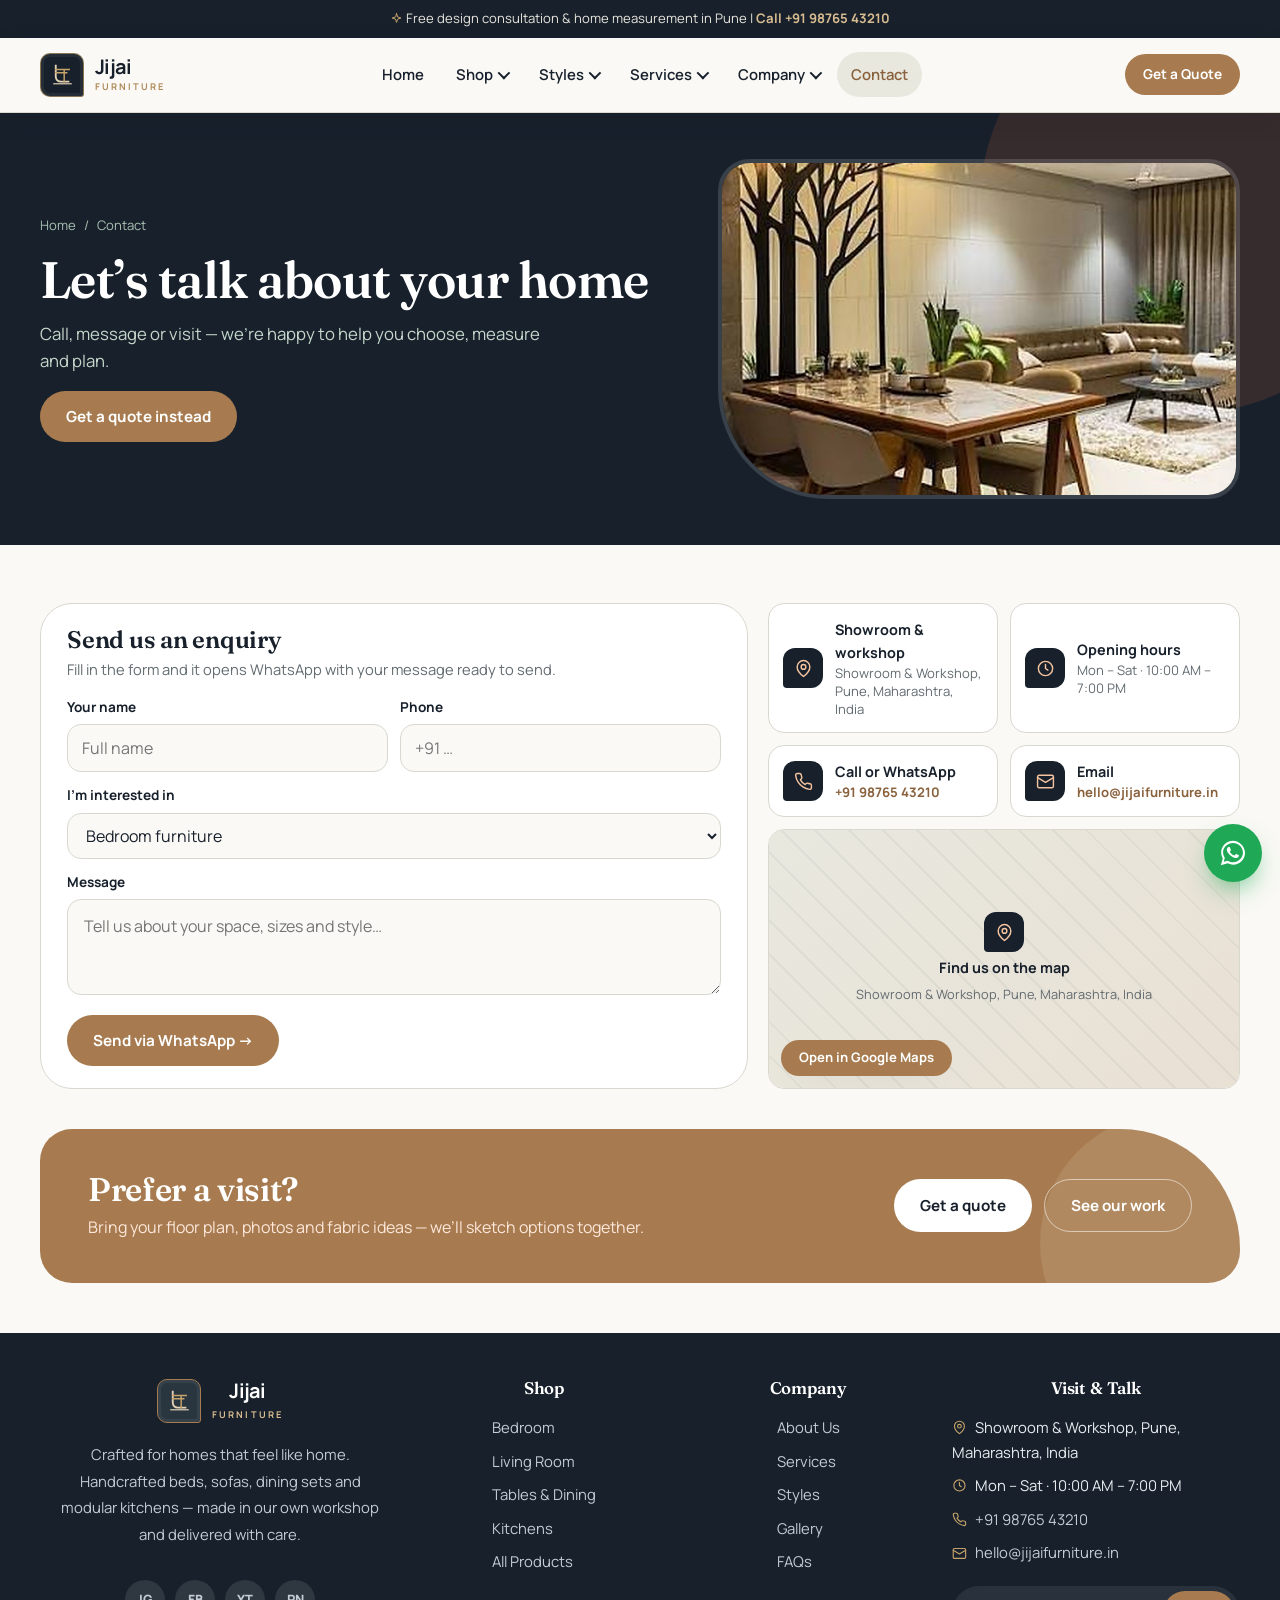
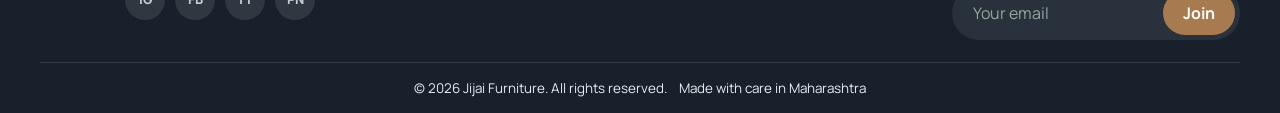
==== commit 208bfb63: "Updated Jijai Furniture website" ====
--- a/contact.html
+++ b/contact.html
@@ -34,10 +34,11 @@
       <div class="full"><button class="btn btn-primary" type="submit">Send via WhatsApp →</button></div>
     </form></div>
   <div class="info-stack">
-    <div class="info reveal"><div class="ic">⌖</div><div><b>Showroom &amp; workshop</b><p id="c-addr"></p></div></div>
-    <div class="info reveal"><div class="ic">◷</div><div><b>Opening hours</b><p id="c-hrs"></p><p>Please call ahead so we can reserve time for you.</p></div></div>
-    <div class="info reveal"><div class="ic">⌕</div><div><b>Call or WhatsApp</b><p><a id="c-tel" href="#"></a></p></div></div>
-    <div class="info reveal"><div class="ic">✉</div><div><b>Email</b><p><a id="c-mail" href="#"></a></p></div></div>
+    <div class="info reveal"><div class="ic"><svg class="ic-svg" viewBox="0 0 24 24" fill="none" stroke="currentColor" stroke-width="1.8" stroke-linecap="round" stroke-linejoin="round" aria-hidden="true"><path d="M20 10c0 6-8 12-8 12S4 16 4 10a8 8 0 0 1 16 0z"/><circle cx="12" cy="10" r="3"/></svg></div><div><b>Showroom &amp; workshop</b><p id="c-addr"></p></div></div>
+    <div class="info reveal"><div class="ic"><svg class="ic-svg" viewBox="0 0 24 24" fill="none" stroke="currentColor" stroke-width="1.8" stroke-linecap="round" stroke-linejoin="round" aria-hidden="true"><circle cx="12" cy="12" r="9"/><path d="M12 7v5l3 2"/></svg></div><div><b>Opening hours</b><p id="c-hrs"></p><p>Please call ahead so we can reserve time for you.</p></div></div>
+    <div class="info reveal"><div class="ic"><svg class="ic-svg" viewBox="0 0 24 24" fill="none" stroke="currentColor" stroke-width="1.8" stroke-linecap="round" stroke-linejoin="round" aria-hidden="true"><path d="M22 16.900v3a2 2 0 0 1-2.200 2 19.800 19.800 0 0 1-8.600-3.100 19.500 19.500 0 0 1-6-6A19.800 19.800 0 0 1 2.100 4.200 2 2 0 0 1 4.100 2h3a2 2 0 0 1 2 1.700c.1 1 .4 1.900.7 2.800a2 2 0 0 1-.5 2.100L8.100 9.900a16 16 0 0 0 6 6l1.300-1.300a2 2 0 0 1 2.100-.4c.9.3 1.800.6 2.800.7a2 2 0 0 1 1.700 2z"/></svg></div><div><b>Call or WhatsApp</b><p><a id="c-tel" href="#"></a></p></div></div>
+    <div class="info reveal"><div class="ic"><svg class="ic-svg" viewBox="0 0 24 24" fill="none" stroke="currentColor" stroke-width="1.8" stroke-linecap="round" stroke-linejoin="round" aria-hidden="true"><rect x="2" y="4" width="20" height="16" rx="2"/><path d="m22 7-10 6L2 7"/></svg></div><div><b>Email</b><p><a id="c-mail" href="#"></a></p></div></div>
+    <div class="info map-card reveal"><div class="mfb"><span class="ic"><svg class="ic-svg" viewBox="0 0 24 24" fill="none" stroke="currentColor" stroke-width="1.8" stroke-linecap="round" stroke-linejoin="round" aria-hidden="true"><path d="M20 10c0 6-8 12-8 12S4 16 4 10a8 8 0 0 1 16 0z"/><circle cx="12" cy="10" r="3"/></svg></span><b>Find us on the map</b><small id="map-addr"></small></div><iframe id="map-fr" title="Jijai Furniture location" loading="lazy" referrerpolicy="no-referrer-when-downgrade"></iframe><a id="map-link" class="btn btn-primary btn-sm mbtn" target="_blank" rel="noopener" href="#">Open in Google Maps</a></div>
   </div></div></div></section>
 <div class="container cta-wrap">
   <div class="cta reveal">
@@ -50,5 +51,9 @@
 <script src="js/data.js"></script>
 <script src="js/layout.js"></script>
 <script src="js/main.js"></script>
+<script>(function(){var a=(window.CONFIG&&CONFIG.address)||'Pune, Maharashtra, India',q=encodeURIComponent(a);
+document.getElementById('map-fr').src='https://www.google.com/maps?q='+q+'&output=embed';
+document.getElementById('map-link').href='https://www.google.com/maps/search/?api=1&query='+q;
+document.getElementById('map-addr').textContent=a;})();</script>
 </body>
 </html>
--- a/css/style.css
+++ b/css/style.css
@@ -177,7 +177,7 @@
 .search{margin-left:auto;position:relative;min-width:230px}
 .search input{width:100%;padding:11px 18px 11px 42px;border-radius:999px;border:1.5px solid var(--line);font:inherit;background:#fff}
 .search input:focus{outline:2px solid var(--moss);border-color:transparent}
-.search::before{content:"⌕";position:absolute;left:16px;top:50%;transform:translateY(-52%);font-size:1.2rem;color:var(--muted)}
+.search::before{content:"";position:absolute;left:16px;top:50%;width:18px;height:18px;transform:translateY(-50%);background:var(--muted);-webkit-mask:url("data:image/svg+xml,%3Csvg xmlns='http://www.w3.org/2000/svg' viewBox='0 0 24 24' fill='none' stroke='black' stroke-width='2.2' stroke-linecap='round'%3E%3Ccircle cx='11' cy='11' r='7'/%3E%3Cpath d='m20 20-4-4'/%3E%3C/svg%3E") center/contain no-repeat;mask:url("data:image/svg+xml,%3Csvg xmlns='http://www.w3.org/2000/svg' viewBox='0 0 24 24' fill='none' stroke='black' stroke-width='2.2' stroke-linecap='round'%3E%3Ccircle cx='11' cy='11' r='7'/%3E%3Cpath d='m20 20-4-4'/%3E%3C/svg%3E") center/contain no-repeat}
 .empty{text-align:center;padding:50px 0;display:none}
 
 /* ---------- split / feature ---------- */
@@ -594,3 +594,46 @@
     url("data:image/svg+xml,%3Csvg xmlns='http://www.w3.org/2000/svg' width='240' height='240'%3E%3Cfilter id='b'%3E%3CfeTurbulence type='fractalNoise' baseFrequency='.035 .9' numOctaves='3' seed='9'/%3E%3CfeColorMatrix values='0 0 0 0 .52 0 0 0 0 .42 0 0 0 0 .3 0 0 0 .5 -.14'/%3E%3C/filter%3E%3Crect width='100%25' height='100%25' filter='url(%23b)'/%3E%3C/svg%3E");
 }
 .tex-linen .step{background:rgba(255,255,255,.72);border-color:#e0d8c8}
+
+/* ===== SVG icons (replace emoji) + contact map ===== */
+.ic-svg{width:1.25em;height:1.25em;display:block;flex:none}
+.ic-svg.inl{display:inline-block;vertical-align:-.2em;color:var(--terra)}
+.dd .ico .ic-svg{width:20px;height:20px;color:var(--forest)}
+.svc .ic .ic-svg{width:24px;height:24px;color:var(--terra-d)}
+.pill .e,.opt .e{display:grid;place-items:center;width:52px;height:52px;margin:0 auto 10px;border-radius:16px 16px 16px 4px;background:var(--blush);color:var(--terra-d);transition:.25s}
+.pill .e .ic-svg,.opt .e .ic-svg{width:26px;height:26px}
+.pill:hover .e{background:rgba(255,255,255,.14);color:#f4c39f}
+.opt.on .e{background:#fff}
+.info .ic .ic-svg{width:22px;height:22px}
+.announce-icon .ic-svg{display:inline-block;width:1em;height:1em;vertical-align:-.15em;color:var(--gold)}
+.footer li .ic-svg{display:inline-block;width:1em;height:1em;vertical-align:-.15em;margin-right:8px;color:var(--gold)}
+.qv .ic-svg{width:18px;height:18px;margin:auto}
+.info-stack .map-card{grid-row:span 2;position:relative;padding:0;overflow:hidden;min-height:170px;display:block;border-radius:var(--r-md)}
+.map-card .mfb{position:absolute;inset:0;display:flex;flex-direction:column;align-items:center;justify-content:center;gap:4px;text-align:center;background:repeating-linear-gradient(45deg,transparent 0 22px,rgba(23,56,43,.05) 22px 24px),linear-gradient(135deg,var(--sage),var(--blush))}
+.map-card .mfb small{font-size:.8rem;color:var(--muted);padding:0 14px}
+.map-card iframe{position:absolute;inset:0;width:100%;height:100%;border:0;z-index:1}
+.map-card .mbtn{position:absolute;z-index:2;left:12px;bottom:12px;box-shadow:var(--shadow)}
+.info a.mbtn,.map-card .mbtn{color:#fff}
+.room-grid>*,.room-grid .cat{min-width:0}
+html,body{overflow-x:clip}
+
+/* ===== v3: gallery without holes + compact one-view contact ===== */
+.bento{grid-auto-flow:dense}
+.contact-grid{align-items:stretch;gap:20px}
+.contact-grid>.card{padding:22px 26px;display:flex;flex-direction:column}
+.contact-grid>.card h2{font-size:1.5rem!important;margin-bottom:4px!important}
+.contact-grid>.card>p{margin-bottom:14px!important;font-size:.92rem}
+.contact-grid .form-grid{gap:12px;flex:1;align-content:space-between}
+.contact-grid .form-grid input,.contact-grid .form-grid select{padding:10px 14px}
+.contact-grid .form-grid textarea{min-height:96px;height:96px}
+.info-stack{grid-template-columns:1fr 1fr;grid-template-rows:auto auto 1fr;grid-auto-rows:auto;gap:12px}
+.info-stack .info{padding:14px;gap:12px;align-items:center;border-radius:16px}
+.info-stack .info .ic{width:40px;height:40px;border-radius:12px 12px 12px 4px}
+.info-stack .info .ic .ic-svg{width:19px;height:19px}
+.info-stack .info p,.info-stack .info a{font-size:.82rem;line-height:1.35;overflow-wrap:anywhere}
+.info-stack .info b{font-size:.9rem}
+.info-stack .info p+p{display:none}
+.info-stack .map-card{grid-column:1/-1;grid-row:auto;min-height:150px;padding:0}
+@media(max-width:620px){.info-stack{grid-template-columns:1fr}.info-stack .map-card{min-height:200px}}
+@media(min-width:981px){.bento a:nth-last-child(3){grid-column:span 2;grid-row:span 2}}
+@media(min-width:601px) and (max-width:980px){.bento a:nth-last-child(3){grid-column:span 2;grid-row:span 2}.bento a:nth-last-child(2){grid-column:span 3}}
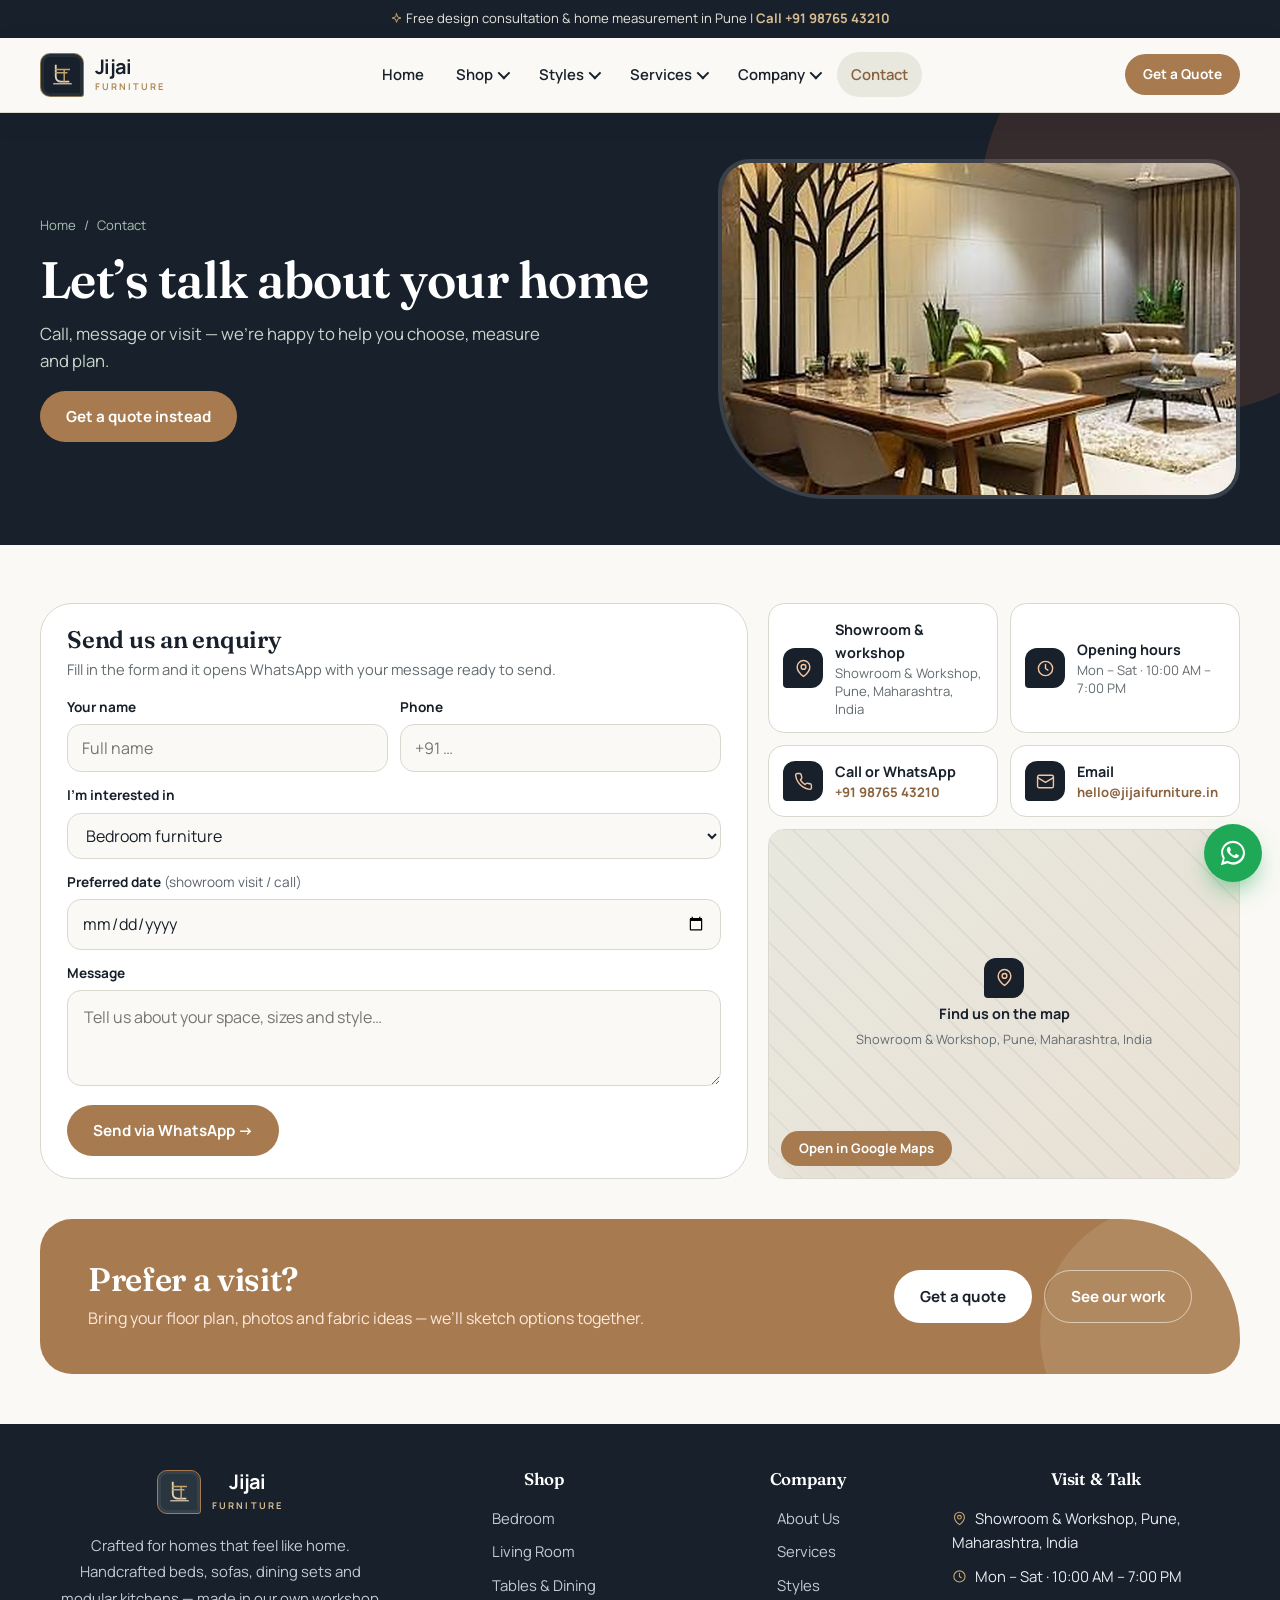
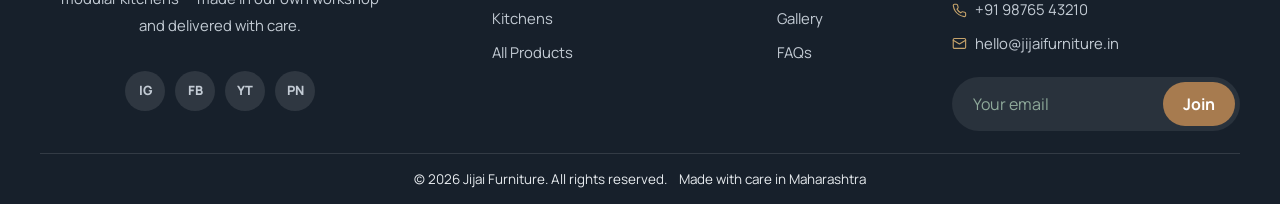
==== commit 52e20036: "Updated Furniture website" ====
--- a/contact.html
+++ b/contact.html
@@ -30,6 +30,7 @@
       <div><label for="n">Your name</label><input id="n" name="name" required placeholder="Full name"></div>
       <div><label for="p">Phone</label><input id="p" name="phone" type="tel" required placeholder="+91 …"></div>
       <div class="full"><label for="t">I’m interested in</label><select id="t" name="topic"><option>Bedroom furniture</option><option>Living room / sofa</option><option>Dining &amp; tables</option><option>Modular kitchen</option><option>Custom / other</option></select></div>
+      <div class="full"><label for="d">Preferred date <span style="font-weight:400;opacity:.7">(showroom visit / call)</span></label><input id="d" name="date" type="date" data-min-today></div>
       <div class="full"><label for="m">Message</label><textarea id="m" name="message" required placeholder="Tell us about your space, sizes and style…"></textarea></div>
       <div class="full"><button class="btn btn-primary" type="submit">Send via WhatsApp →</button></div>
     </form></div>
